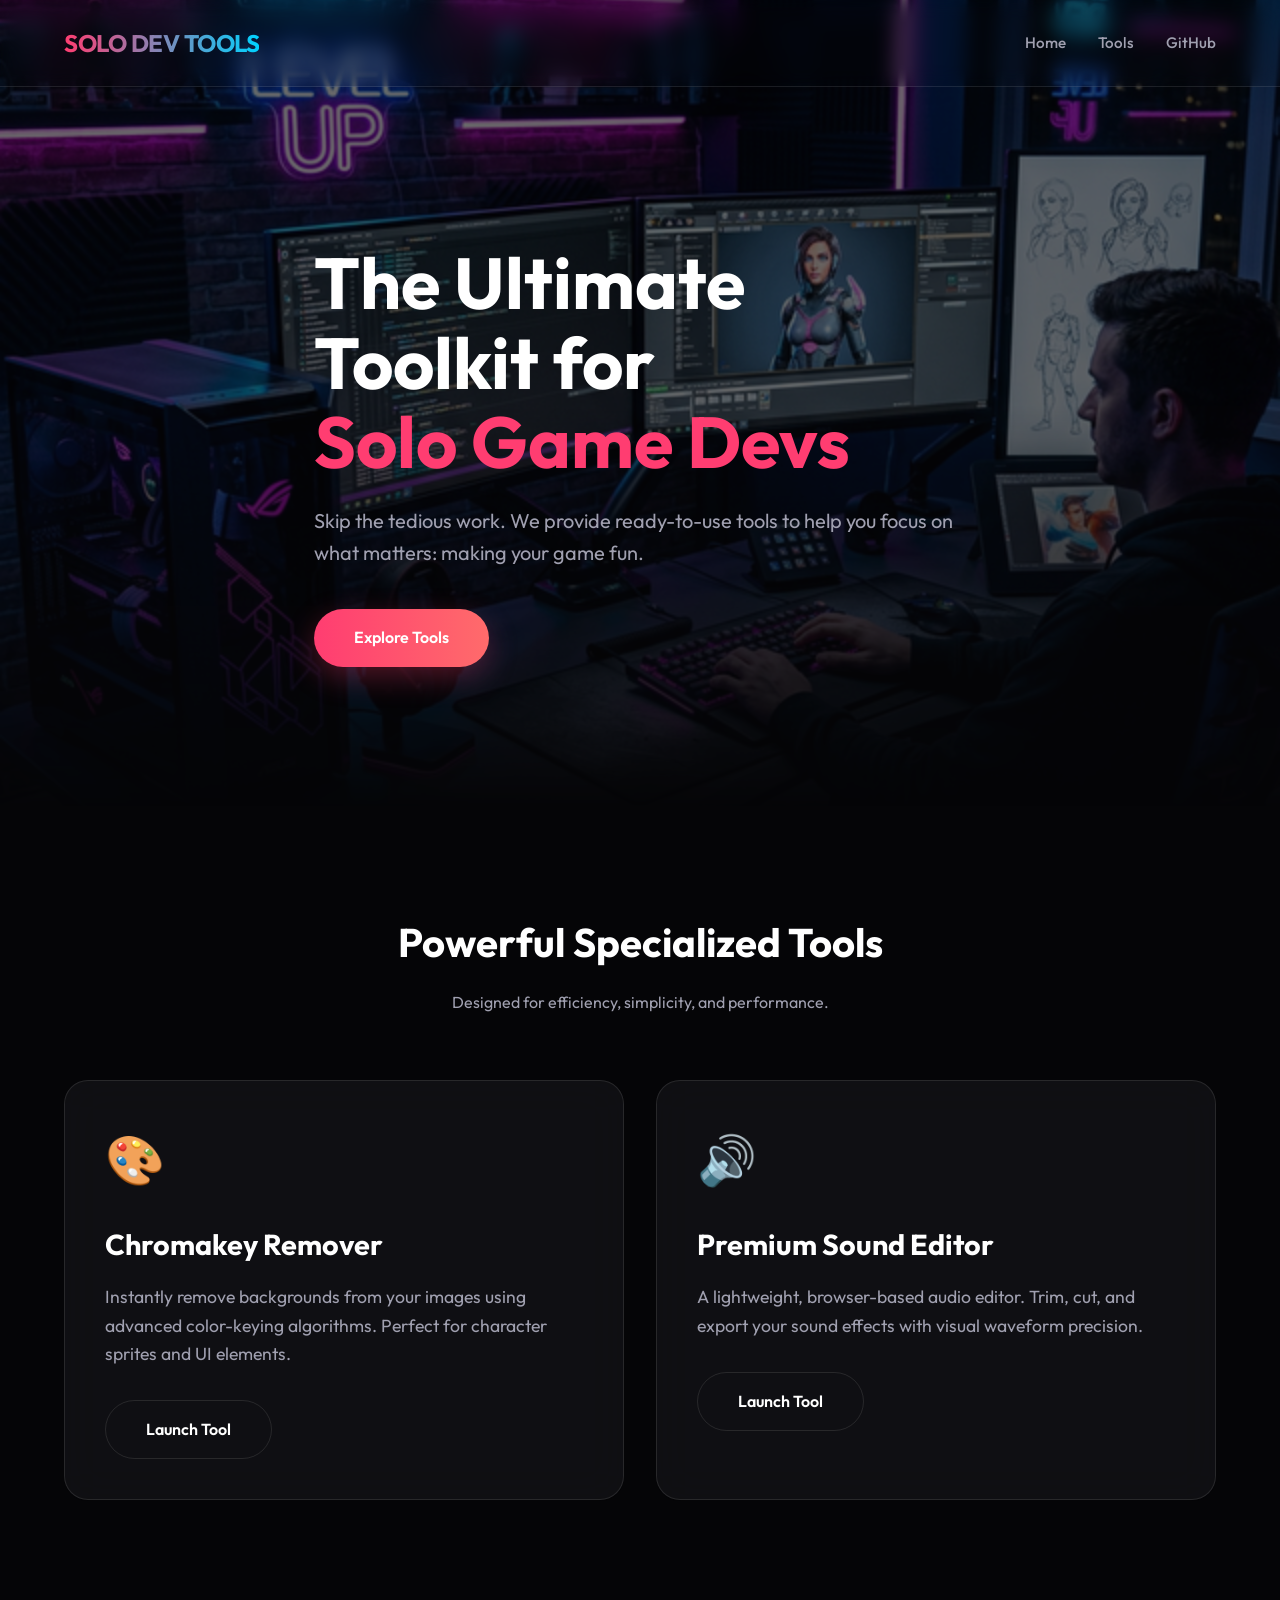
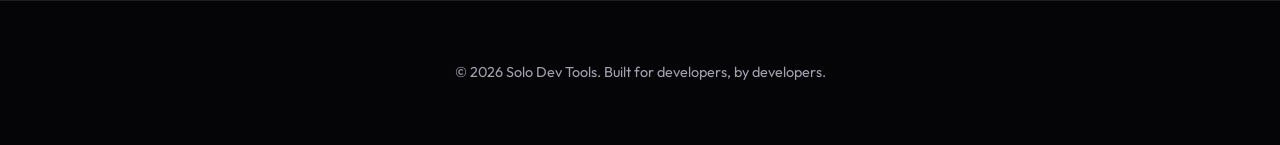
==== index.html @ 86fb8994 "feat: implement premium landing page, unified server, and vercel config" ====
<!DOCTYPE html>
<html lang="ko">
<head>
    <meta charset="UTF-8">
    <meta name="viewport" content="width=device-width, initial-scale=1.0">
    <title>Solo Dev Tools | Elevate Your Game Development</title>
    <link rel="stylesheet" href="styles.css">
    <link rel="preconnect" href="https://fonts.googleapis.com">
    <link rel="preconnect" href="https://fonts.gstatic.com" crossorigin>
    <link href="https://fonts.googleapis.com/css2?family=Outfit:wght@300;400;600;700&display=swap" rel="stylesheet">
</head>
<body>
    <nav>
        <div class="container nav-content">
            <div class="logo">SOLO DEV TOOLS</div>
            <div class="nav-links">
                <a href="#home">Home</a>
                <a href="#tools">Tools</a>
                <a href="https://github.com/pdjack/tools" target="_blank">GitHub</a>
            </div>
        </div>
    </nav>

    <section class="hero" id="home">
        <img src="hero.png" alt="Hero Background" class="hero-bg">
        <div class="container hero-content">
            <h1>The Ultimate Toolkit for <span>Solo Game Devs</span></h1>
            <p>Skip the tedious work. We provide ready-to-use tools to help you focus on what matters: making your game fun.</p>
            <a href="#tools" class="btn btn-primary">Explore Tools</a>
        </div>
    </section>

    <section class="tools-section" id="tools">
        <div class="container">
            <div class="section-header">
                <h2>Powerful Specialized Tools</h2>
                <p>Designed for efficiency, simplicity, and performance.</p>
            </div>
            
            <div class="tools-grid">
                <!-- Tool 1: Chromakey Remover -->
                <article class="tool-card">
                    <span class="tool-icon">🎨</span>
                    <h3>Chromakey Remover</h3>
                    <p>Instantly remove backgrounds from your images using advanced color-keying algorithms. Perfect for character sprites and UI elements.</p>
                    <a href="chromakey-remover/index.html" class="btn btn-outline" id="link-chromakey">Launch Tool</a>
                </article>

                <!-- Tool 2: Sound Editor -->
                <article class="tool-card">
                    <span class="tool-icon">🔊</span>
                    <h3>Premium Sound Editor</h3>
                    <p>A lightweight, browser-based audio editor. Trim, cut, and export your sound effects with visual waveform precision.</p>
                    <a href="sound-editor/index.html" class="btn btn-outline" id="link-sound">Launch Tool</a>
                </article>
            </div>
        </div>
    </section>

    <footer>
        <div class="container footer-content">
            <p>&copy; 2026 Solo Dev Tools. Built for developers, by developers.</p>
        </div>
    </footer>

    <script>
        // Smooth scroll for anchors
        document.querySelectorAll('a[href^="#"]').forEach(anchor => {
            anchor.addEventListener('click', function (e) {
                e.preventDefault();
                document.querySelector(this.getAttribute('href')).scrollIntoView({
                    behavior: 'smooth'
                });
            });
        });

        // Add scroll class to nav
        window.addEventListener('scroll', () => {
            const nav = document.querySelector('nav');
            if (window.scrollY > 50) {
                nav.style.background = 'rgba(10, 10, 12, 0.9)';
            } else {
                nav.style.background = 'transparent';
            }
        });
    </script>
</body>
</html>
---- styles.css ----
:root {
    --bg-color: #050507;
    --card-bg: rgba(20, 20, 25, 0.7);
    --glass-border: rgba(255, 255, 255, 0.1);
    --accent-primary: #ff3d71;
    --accent-secondary: #00d2ff;
    --text-main: #ffffff;
    --text-muted: #a0a0b0;
    --gradient-hero: linear-gradient(135deg, rgba(255, 61, 113, 0.2) 0%, rgba(0, 210, 255, 0.2) 100%);
    --font-family: 'Outfit', -apple-system, BlinkMacSystemFont, 'Segoe UI', Roboto, sans-serif;
}

* {
    margin: 0;
    padding: 0;
    box-sizing: border-box;
}

body {
    background-color: var(--bg-color);
    color: var(--text-main);
    font-family: var(--font-family);
    line-height: 1.6;
    overflow-x: hidden;
}

/* Scrollbar */
::-webkit-scrollbar {
    width: 6px;
}
::-webkit-scrollbar-track {
    background: #0a0a0c;
}
::-webkit-scrollbar-thumb {
    background: #333;
    border-radius: 10px;
}
::-webkit-scrollbar-thumb:hover {
    background: var(--accent-primary);
}

/* Layout */
.container {
    max-width: 1200px;
    margin: 0 auto;
    padding: 0 24px;
}

/* Navbar */
nav {
    position: fixed;
    top: 0;
    width: 100%;
    z-index: 1000;
    backdrop-filter: blur(10px);
    border-bottom: 1px solid var(--glass-border);
    padding: 1.5rem 0;
}

.nav-content {
    display: flex;
    justify-content: space-between;
    align-items: center;
}

.logo {
    font-size: 1.5rem;
    font-weight: 700;
    background: linear-gradient(90deg, var(--accent-primary), var(--accent-secondary));
    -webkit-background-clip: text;
    -webkit-text-fill-color: transparent;
    letter-spacing: -0.5px;
}

.nav-links {
    display: flex;
    gap: 2rem;
}

.nav-links a {
    color: var(--text-muted);
    text-decoration: none;
    font-size: 0.95rem;
    font-weight: 500;
    transition: color 0.3s ease;
}

.nav-links a:hover {
    color: var(--text-main);
}

/* Hero Section */
.hero {
    position: relative;
    padding: 200px 0 100px;
    min-height: 90vh;
    display: flex;
    align-items: center;
    overflow: hidden;
}

.hero-bg {
    position: absolute;
    top: 0;
    left: 0;
    width: 100%;
    height: 100%;
    z-index: -1;
    object-fit: cover;
    opacity: 0.4;
    mask-image: linear-gradient(to bottom, black 50%, transparent 100%);
}

.hero-content {
    max-width: 700px;
    animation: fadeInUp 1s ease-out;
}

.hero h1 {
    font-size: 4.5rem;
    line-height: 1.1;
    margin-bottom: 1.5rem;
    font-weight: 700;
}

.hero h1 span {
    display: block;
    color: var(--accent-primary);
}

.hero p {
    font-size: 1.25rem;
    color: var(--text-muted);
    margin-bottom: 2.5rem;
}

.btn {
    display: inline-block;
    padding: 1rem 2.5rem;
    border-radius: 50px;
    font-weight: 600;
    text-decoration: none;
    transition: all 0.3s cubic-bezier(0.175, 0.885, 0.32, 1.275);
    cursor: pointer;
    border: none;
}

.btn-primary {
    background: linear-gradient(90deg, var(--accent-primary), #ff6b6b);
    color: white;
    box-shadow: 0 10px 30px rgba(255, 61, 113, 0.3);
}

.btn-primary:hover {
    transform: translateY(-3px);
    box-shadow: 0 15px 40px rgba(255, 61, 113, 0.5);
}

/* Tools Section */
.tools-section {
    padding: 100px 0;
}

.section-header {
    text-align: center;
    margin-bottom: 4rem;
}

.section-header h2 {
    font-size: 2.5rem;
    margin-bottom: 1rem;
}

.section-header p {
    color: var(--text-muted);
    max-width: 600px;
    margin: 0 auto;
}

.tools-grid {
    display: grid;
    grid-template-columns: repeat(auto-fit, minmax(350px, 1fr));
    gap: 2rem;
}

.tool-card {
    background: var(--card-bg);
    border: 1px solid var(--glass-border);
    border-radius: 24px;
    padding: 2.5rem;
    transition: all 0.4s ease;
    position: relative;
    overflow: hidden;
    backdrop-filter: blur(20px);
}

.tool-card:hover {
    transform: translateY(-10px);
    border-color: rgba(255, 255, 255, 0.3);
    box-shadow: 0 20px 40px rgba(0, 0, 0, 0.4);
}

.tool-icon {
    font-size: 3rem;
    margin-bottom: 1.5rem;
    display: block;
}

.tool-card h3 {
    font-size: 1.8rem;
    margin-bottom: 1rem;
}

.tool-card p {
    color: var(--text-muted);
    margin-bottom: 2rem;
    font-size: 1.1rem;
}

.tool-card .btn-outline {
    border: 1px solid var(--glass-border);
    color: var(--text-main);
}

.tool-card .btn-outline:hover {
    background: white;
    color: black;
}

/* Footer */
footer {
    padding: 60px 0;
    border-top: 1px solid var(--glass-border);
    text-align: center;
}

.footer-content p {
    color: var(--text-muted);
    font-size: 0.9rem;
}

/* Animations */
@keyframes fadeInUp {
    from {
        opacity: 0;
        transform: translateY(30px);
    }
    to {
        opacity: 1;
        transform: translateY(0);
    }
}

/* Responsive */
@media (max-width: 768px) {
    .hero h1 {
        font-size: 3rem;
    }
    .tools-grid {
        grid-template-columns: 1fr;
    }
}
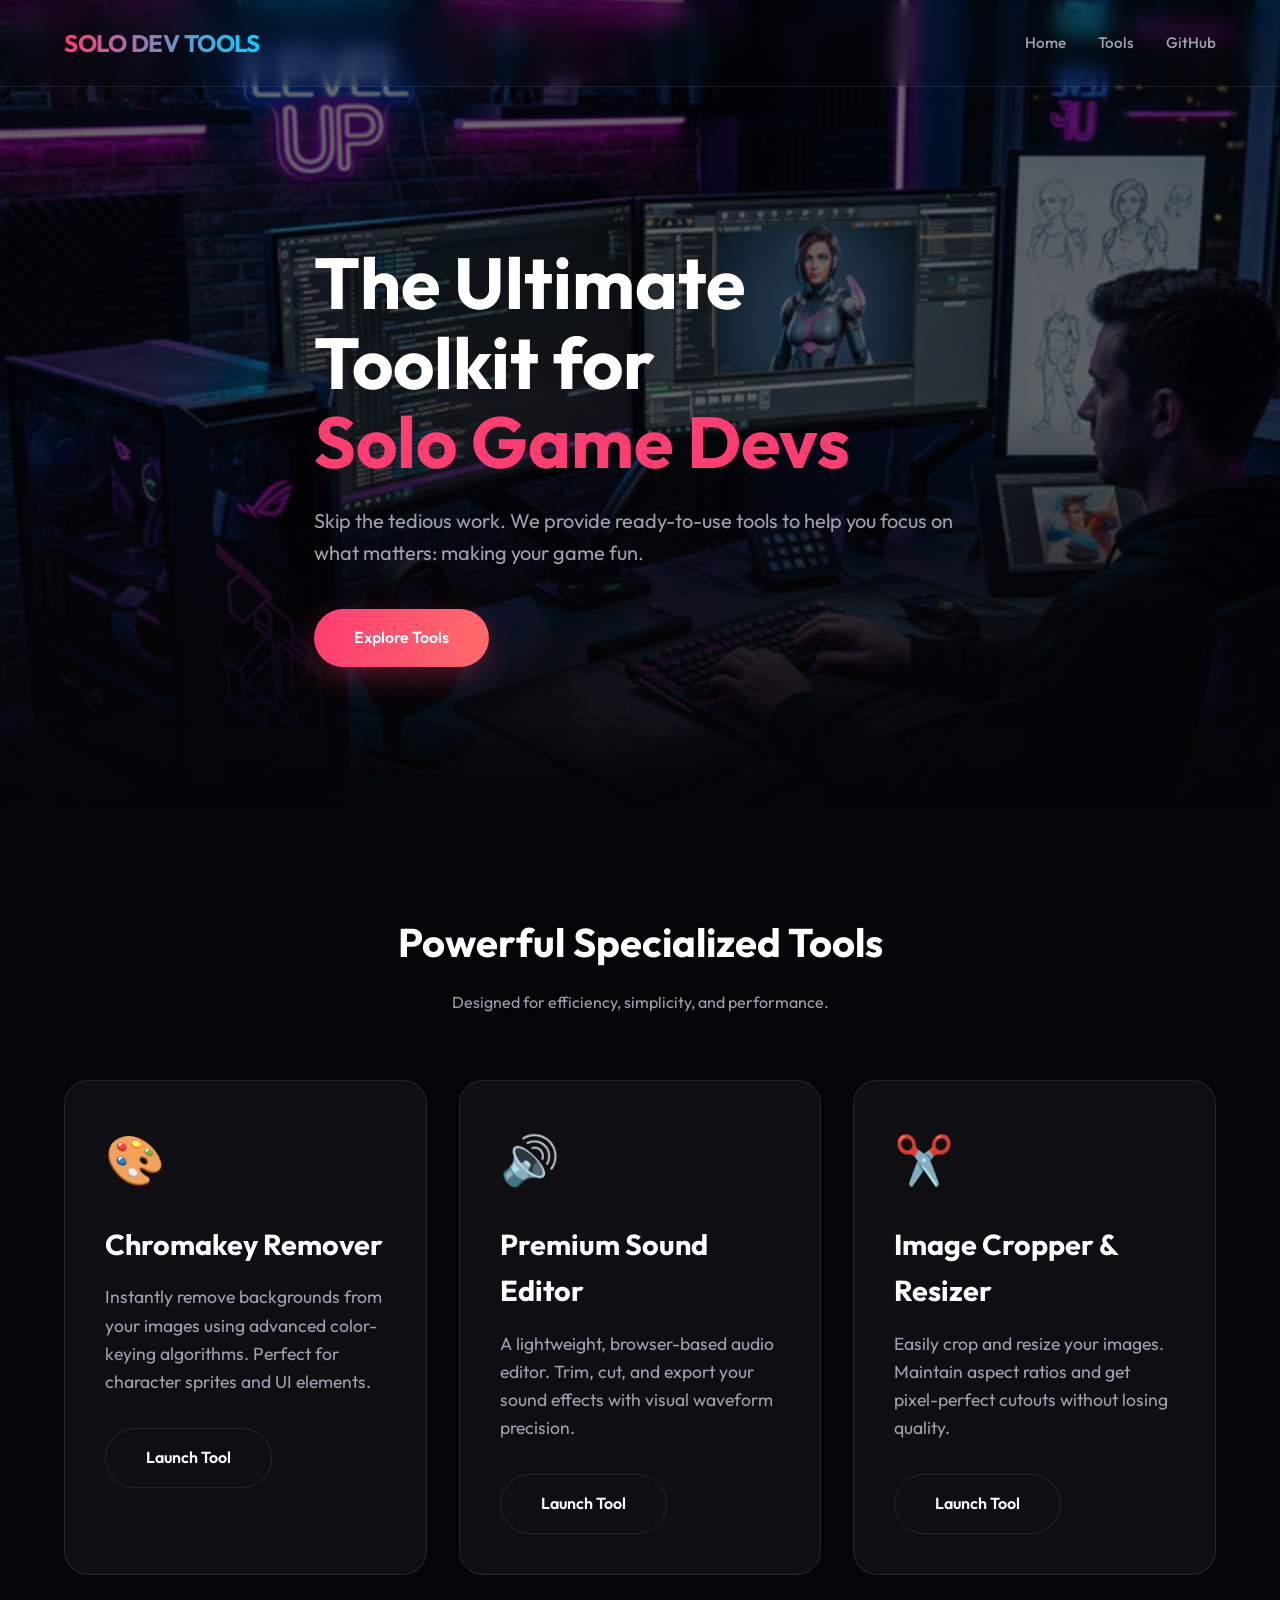
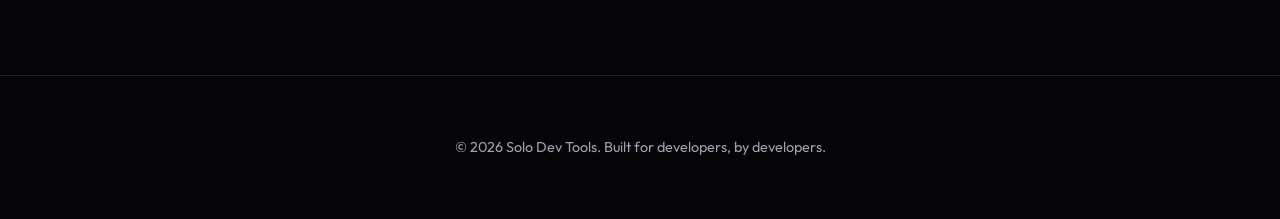
==== commit 36cc1bbd: "Add Image Cropper tool" ====
--- a/index.html
+++ b/index.html
@@ -53,6 +53,14 @@
                     <p>A lightweight, browser-based audio editor. Trim, cut, and export your sound effects with visual waveform precision.</p>
                     <a href="sound-editor/index.html" class="btn btn-outline" id="link-sound">Launch Tool</a>
                 </article>
+
+                <!-- Tool 3: Image Cropper -->
+                <article class="tool-card">
+                    <span class="tool-icon">✂️</span>
+                    <h3>Image Cropper & Resizer</h3>
+                    <p>Easily crop and resize your images. Maintain aspect ratios and get pixel-perfect cutouts without losing quality.</p>
+                    <a href="image-cropper/index.html" class="btn btn-outline" id="link-cropper">Launch Tool</a>
+                </article>
             </div>
         </div>
     </section>
